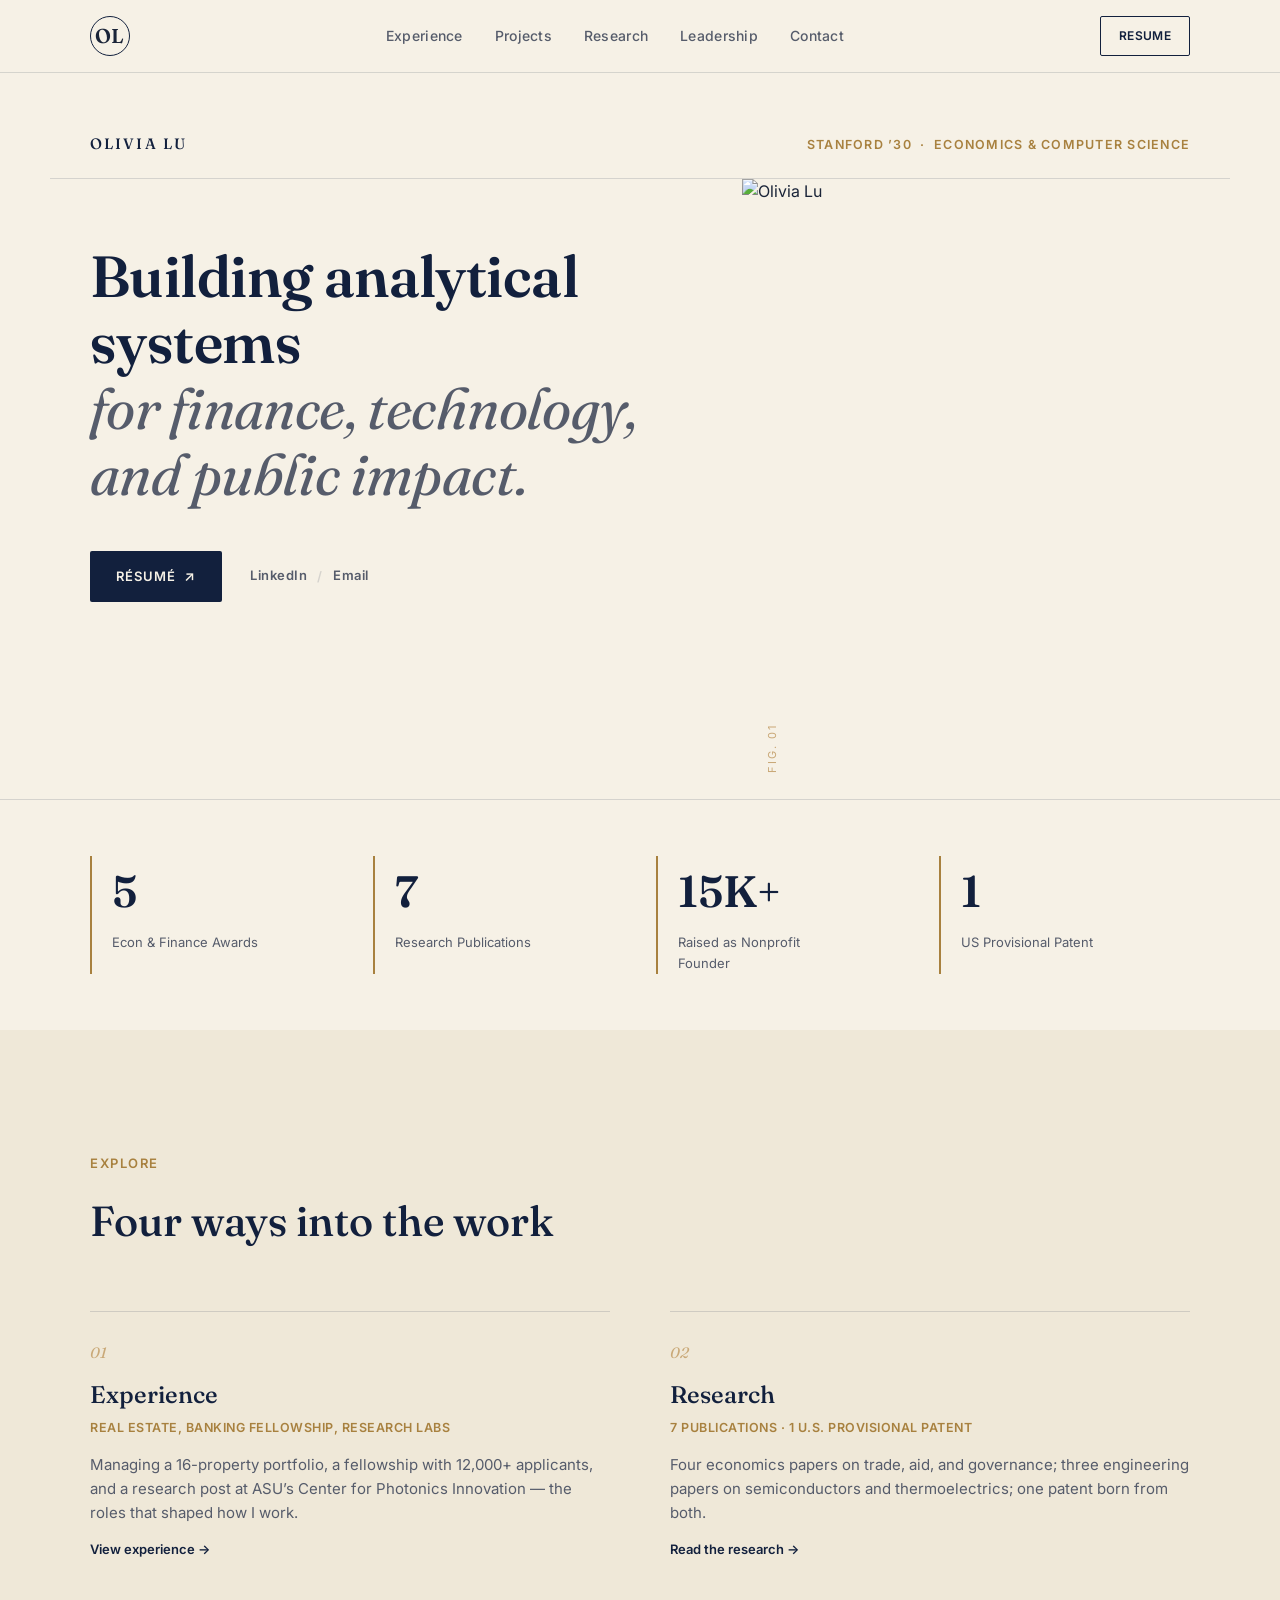
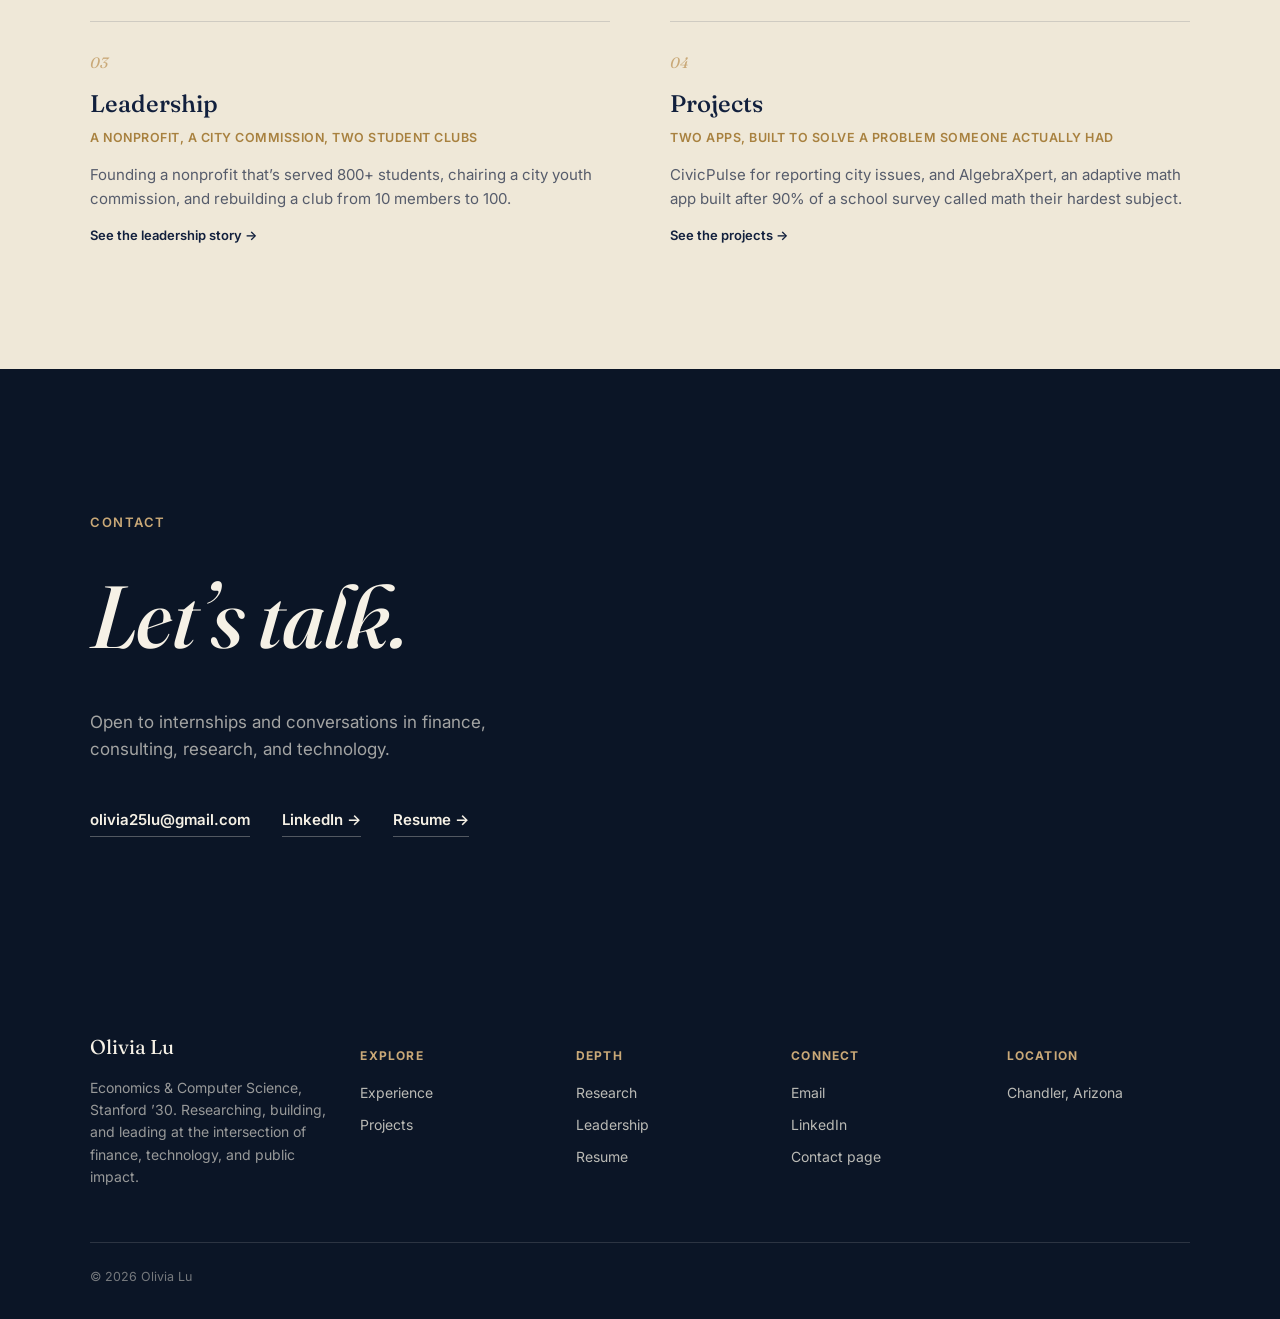
==== index.html @ 7c87f4af "Add files via upload" ====
<!DOCTYPE html>
<html lang="en">
<head>
<meta charset="UTF-8">
<meta name="viewport" content="width=device-width, initial-scale=1.0">
<title>Olivia Lu — Economics &amp; Computer Science</title>
<meta name="description" content="Olivia Lu — Researcher, builder, and civic leader working at the intersection of economics, finance, and technology.">
<link rel="preconnect" href="https://fonts.googleapis.com">
<link rel="preconnect" href="https://fonts.gstatic.com" crossorigin>
<link href="https://fonts.googleapis.com/css2?family=Fraunces:ital,opsz,wght@0,9..144,300;0,9..144,500;0,9..144,600;1,9..144,400;1,9..144,500&family=Inter:wght@300;400;500;600;700&display=swap" rel="stylesheet">
<link rel="stylesheet" href="styles.css">
</head>
<body>

<header class="site-header">
  <div class="wrap header-inner">
    <a href="index.html" class="brand">OL</a>
    <nav class="nav" id="nav">
      <a href="experience.html">Experience</a>
      <a href="projects.html">Projects</a>
      <a href="research.html">Research</a>
      <a href="leadership.html">Leadership</a>
      <a href="contact.html">Contact</a>
    </nav>
    <a class="btn btn-small btn-outline resume-link" href="resume.html">Resume</a>
    <button class="nav-toggle" id="navToggle" aria-label="Toggle navigation">
      <span></span><span></span><span></span>
    </button>
  </div>
</header>

<main>

  <!-- HERO -->
  <section id="home" class="hero">
    <div class="hero-masthead wrap reveal">
      <span class="hero-masthead-name">Olivia Lu</span>
      <span class="hero-masthead-cred">Stanford &rsquo;30 &nbsp;&middot;&nbsp; Economics &amp; Computer Science</span>
    </div>

    <div class="hero-stage">
      <div class="wrap hero-stage-inner">
        <div class="hero-statement">
          <p class="hero-thesis reveal">
            <span class="thesis-line-1">Building analytical systems</span><br>
            <span class="thesis-line-2">for finance, technology, and public impact.</span>
          </p>
          <div class="hero-cta reveal">
            <a class="hero-cta-primary" href="resume.html">R&eacute;sum&eacute; <span class="cta-arrow">&#8599;</span></a>
            <div class="hero-cta-secondary">
              <a href="https://www.linkedin.com/in/olivialu3/" target="_blank" rel="noopener">LinkedIn</a>
              <span class="cta-divider">/</span>
              <a href="mailto:olivia25lu@gmail.com">Email</a>
            </div>
          </div>
        </div>
      </div>
      <div class="hero-portrait reveal">
        <img src="assets/olivia-headshot.jpg" alt="Olivia Lu">
        <span class="hero-portrait-caption">Fig. 01</span>
      </div>
    </div>
    <div class="hero-stage-rule"></div>
  </section>

  <!-- STATS -->
  <section class="stats">
    <div class="wrap stats-grid">
      <div class="stat reveal"><span class="stat-num" data-count="5">0</span><span class="stat-label">Econ &amp; Finance Awards</span></div>
      <div class="stat reveal"><span class="stat-num" data-count="7">0</span><span class="stat-label">Research Publications</span></div>
      <div class="stat prefix-dollar reveal"><span class="stat-num" data-count="15">0</span><span class="stat-suffix">K+</span><span class="stat-label">Raised as Nonprofit Founder</span></div>
      <div class="stat reveal"><span class="stat-num" data-count="1">0</span><span class="stat-label">US Provisional Patent</span></div>
    </div>
  </section>

  <!-- EXPLORE GRID -->
  <section class="projects" style="background:var(--cream-2);">
    <div class="wrap">
      <p class="section-eyebrow reveal">Explore</p>
      <h2 class="section-title reveal">Four ways into the work</h2>
      <div class="project-grid">

        <article class="project reveal">
          <span class="project-num">01</span>
          <h3><a href="experience.html">Experience</a></h3>
          <p class="project-tag">Real estate, banking fellowship, research labs</p>
          <p>Managing a 16-property portfolio, a fellowship with 12,000+ applicants, and a research post at ASU&rsquo;s Center for Photonics Innovation &mdash; the roles that shaped how I work.</p>
          <p class="project-meta"><a href="experience.html">View experience &rarr;</a></p>
        </article>

        <article class="project reveal">
          <span class="project-num">02</span>
          <h3><a href="research.html">Research</a></h3>
          <p class="project-tag">7 publications &middot; 1 U.S. provisional patent</p>
          <p>Four economics papers on trade, aid, and governance; three engineering papers on semiconductors and thermoelectrics; one patent born from both.</p>
          <p class="project-meta"><a href="research.html">Read the research &rarr;</a></p>
        </article>

        <article class="project reveal">
          <span class="project-num">03</span>
          <h3><a href="leadership.html">Leadership</a></h3>
          <p class="project-tag">A nonprofit, a city commission, two student clubs</p>
          <p>Founding a nonprofit that&rsquo;s served 800+ students, chairing a city youth commission, and rebuilding a club from 10 members to 100.</p>
          <p class="project-meta"><a href="leadership.html">See the leadership story &rarr;</a></p>
        </article>

        <article class="project reveal">
          <span class="project-num">04</span>
          <h3><a href="projects.html">Projects</a></h3>
          <p class="project-tag">Two apps, built to solve a problem someone actually had</p>
          <p>CivicPulse for reporting city issues, and AlgebraXpert, an adaptive math app built after 90% of a school survey called math their hardest subject.</p>
          <p class="project-meta"><a href="projects.html">See the projects &rarr;</a></p>
        </article>

      </div>
    </div>
  </section>

  <!-- CONTACT -->
  <section id="contact" class="contact">
    <div class="wrap contact-inner">
      <p class="section-eyebrow light reveal">Contact</p>
      <h2 class="contact-title reveal">Let&rsquo;s talk.</h2>
      <p class="contact-sub reveal">Open to internships and conversations in finance, consulting, research, and technology.</p>
      <div class="contact-links reveal">
        <a href="mailto:olivia25lu@gmail.com">olivia25lu@gmail.com</a>
        <a href="https://www.linkedin.com/in/olivialu3/" target="_blank" rel="noopener">LinkedIn &rarr;</a>
        <a href="resume.html">Resume &rarr;</a>
      </div>
    </div>
  </section>

</main>

<footer class="footer-sitemap">
  <div class="wrap">
    <div class="fs-grid">
      <div>
        <div class="fs-brand">Olivia Lu</div>
        <p class="fs-tag">Economics &amp; Computer Science, Stanford &rsquo;30. Researching, building, and leading at the intersection of finance, technology, and public impact.</p>
      </div>
      <div><h4>Explore</h4>
        <a href="experience.html">Experience</a>
        <a href="projects.html">Projects</a>
      </div>
      <div><h4>Depth</h4>
        <a href="research.html">Research</a>
        <a href="leadership.html">Leadership</a>
        <a href="resume.html">Resume</a>
      </div>
      <div><h4>Connect</h4>
        <a href="mailto:olivia25lu@gmail.com">Email</a>
        <a href="https://www.linkedin.com/in/olivialu3/" target="_blank" rel="noopener">LinkedIn</a>
        <a href="contact.html">Contact page</a>
      </div>
      <div><h4>Location</h4>
        <span style="display:block;font-size:14px;color:rgba(246,241,230,.75);">Chandler, Arizona</span>
      </div>
    </div>
    <div class="fs-bottom">
      <span>&copy; 2026 Olivia Lu</span>
      
    </div>
  </div>
</footer>

<script src="script.js"></script>
</body>
</html>
---- styles.css ----
:root {
  --cream: #f6f1e6;
  --cream-2: #efe8d8;
  --navy: #12203d;
  --navy-deep: #0b1526;
  --ink: #1a2438;
  --ink-soft: #565c6b;
  --brass: #a8813f;
  --brass-soft: #c9a877;
  --line: rgba(18, 32, 61, 0.14);
  --radius: 2px;
  --ff-display: "Fraunces", serif;
  --ff-body: "Inter", sans-serif;
}

* { box-sizing: border-box; }

html { scroll-behavior: smooth; }

body {
  margin: 0;
  background: var(--cream);
  color: var(--ink);
  font-family: var(--ff-body);
  font-size: 16px;
  line-height: 1.6;
  -webkit-font-smoothing: antialiased;
}

.wrap {
  max-width: 1180px;
  margin: 0 auto;
  padding: 0 40px;
}

a { color: inherit; text-decoration: none; }

h1, h2, h3 { font-family: var(--ff-display); margin: 0; }

ul { margin: 0; padding: 0; list-style: none; }

/* ---------- reveal on scroll ---------- */
.reveal {
  opacity: 0;
  transform: translateY(24px);
  transition: opacity 0.7s ease, transform 0.7s ease;
}
.reveal.in-view {
  opacity: 1;
  transform: translateY(0);
}

/* ---------- header ---------- */
.site-header {
  position: fixed;
  top: 0; left: 0; right: 0;
  z-index: 100;
  background: rgba(246, 241, 230, 0.86);
  backdrop-filter: blur(10px);
  border-bottom: 1px solid var(--line);
}
.header-inner {
  display: flex;
  align-items: center;
  justify-content: space-between;
  height: 72px;
}
.brand {
  font-family: var(--ff-display);
  font-weight: 600;
  font-size: 20px;
  letter-spacing: 0.04em;
  border: 1px solid var(--navy);
  border-radius: 50%;
  width: 40px; height: 40px;
  display: flex; align-items: center; justify-content: center;
}
.nav { display: flex; gap: 32px; }
.nav a {
  font-size: 14px;
  font-weight: 500;
  letter-spacing: 0.02em;
  color: var(--ink-soft);
  transition: color 0.2s ease;
}
.nav a:hover { color: var(--navy); }

.nav-toggle {
  display: none;
  flex-direction: column;
  justify-content: center;
  gap: 5px;
  width: 32px; height: 32px;
  background: none;
  border: none;
  cursor: pointer;
  padding: 0;
}
.nav-toggle span {
  display: block;
  height: 2px;
  width: 100%;
  background: var(--navy);
}

/* ---------- buttons ---------- */
.btn {
  display: inline-flex;
  align-items: center;
  justify-content: center;
  padding: 13px 26px;
  font-size: 13.5px;
  font-weight: 600;
  letter-spacing: 0.03em;
  text-transform: uppercase;
  border-radius: var(--radius);
  border: 1px solid transparent;
  transition: all 0.25s ease;
  white-space: nowrap;
}
.btn-primary {
  background: var(--navy);
  color: var(--cream);
}
.btn-primary:hover { background: var(--navy-deep); }
.btn-outline {
  border-color: var(--navy);
  color: var(--navy);
}
.btn-outline:hover { background: var(--navy); color: var(--cream); }
.btn-small { padding: 9px 18px; font-size: 12px; }

/* ---------- hero ---------- */
.hero {
  position: relative;
}

/* masthead / letterhead bar */
.hero-masthead {
  display: flex;
  justify-content: space-between;
  align-items: baseline;
  flex-wrap: wrap;
  gap: 10px 24px;
  padding-top: 132px;
  padding-bottom: 22px;
  border-bottom: 1px solid var(--line);
}
.hero-masthead-name {
  font-family: var(--ff-display);
  font-weight: 500;
  font-size: 15px;
  letter-spacing: 0.14em;
  text-transform: uppercase;
  color: var(--navy);
}
.hero-masthead-cred {
  font-size: 12.5px;
  font-weight: 600;
  letter-spacing: 0.1em;
  text-transform: uppercase;
  color: var(--brass);
}

/* stage: asymmetric thesis + full-bleed portrait */
.hero-stage {
  position: relative;
  min-height: 620px;
  overflow: hidden;
}
.hero-stage-inner {
  position: relative;
  z-index: 1;
  height: 100%;
  display: flex;
  align-items: center;
}
.hero-statement {
  max-width: 600px;
  display: flex;
  flex-direction: column;
  padding: 64px 40px 64px 0;
}
.hero-thesis {
  font-family: var(--ff-display);
  font-size: clamp(34px, 4.6vw, 58px);
  line-height: 1.14;
  letter-spacing: -0.01em;
  max-width: 620px;
  margin: 0 0 44px;
}
.thesis-line-1 { color: var(--navy); font-weight: 600; }
.thesis-line-2 { color: var(--ink-soft); font-weight: 400; font-style: italic; }

.hero-cta {
  display: flex;
  align-items: center;
  flex-wrap: wrap;
  gap: 28px;
}
.hero-cta-primary {
  display: inline-flex;
  align-items: center;
  gap: 8px;
  background: var(--navy);
  color: var(--cream);
  padding: 14px 26px;
  font-size: 13px;
  font-weight: 600;
  letter-spacing: 0.08em;
  text-transform: uppercase;
  border-radius: var(--radius);
  transition: background 0.25s ease, transform 0.25s ease;
}
.hero-cta-primary:hover { background: var(--navy-deep); transform: translateY(-1px); }
.cta-arrow { font-size: 14px; }
.hero-cta-secondary {
  display: flex;
  align-items: center;
  gap: 10px;
  font-size: 13px;
  font-weight: 600;
  letter-spacing: 0.04em;
  color: var(--ink-soft);
}
.hero-cta-secondary a {
  border-bottom: 1px solid transparent;
  padding-bottom: 2px;
  transition: border-color 0.2s ease, color 0.2s ease;
}
.hero-cta-secondary a:hover { border-color: var(--brass); color: var(--navy); }
.cta-divider { color: var(--line); }

.hero-portrait {
  position: absolute;
  top: 0;
  right: 0;
  bottom: 0;
  width: 42%;
  min-width: 340px;
  max-width: 640px;
  z-index: 0;
  overflow: hidden;
}
.hero-portrait img {
  width: 100%;
  height: 100%;
  object-fit: cover;
  object-position: top center;
  display: block;
}
.hero-portrait-caption {
  position: absolute;
  left: 22px;
  bottom: 26px;
  writing-mode: vertical-rl;
  transform: rotate(180deg);
  font-size: 11px;
  letter-spacing: 0.18em;
  text-transform: uppercase;
  color: var(--brass-soft);
  z-index: 2;
}

.hero-stage-rule {
  height: 1px;
  background: var(--line);
  width: 100%;
}

/* ---------- stats ---------- */
.stats { padding: 56px 0; }
.stats-grid {
  display: grid;
  grid-template-columns: repeat(4, 1fr);
  gap: 32px;
}
.stat {
  text-align: left;
  border-left: 2px solid var(--brass);
  padding-left: 20px;
}
.stat-num, .stat-suffix {
  font-family: var(--ff-display);
  font-size: 44px;
  font-weight: 600;
  color: var(--navy);
}
.stat-label {
  display: block;
  margin-top: 6px;
  font-size: 13px;
  color: var(--ink-soft);
  max-width: 20ch;
}

/* ---------- about ---------- */
.about { padding: 110px 0; }
.about-grid {
  display: grid;
  grid-template-columns: 280px 1fr;
  gap: 80px;
  align-items: start;
}
.mark-circle {
  width: 220px; height: 220px;
  border-radius: 50%;
  background: var(--navy);
  color: var(--cream);
  display: flex; align-items: center; justify-content: center;
  font-family: var(--ff-display);
  font-size: 56px;
  font-weight: 500;
  position: relative;
}
.mark-circle::after {
  content: "";
  position: absolute;
  inset: -14px;
  border: 1px solid var(--brass-soft);
  border-radius: 50%;
}
.mark-caption {
  margin-top: 24px;
  font-size: 13px;
  letter-spacing: 0.05em;
  text-transform: uppercase;
  color: var(--ink-soft);
}
.section-eyebrow {
  font-size: 13px;
  font-weight: 600;
  letter-spacing: 0.12em;
  text-transform: uppercase;
  color: var(--brass);
  margin-bottom: 14px;
}
.section-eyebrow.light { color: var(--brass-soft); }
.about-copy h2 {
  font-size: clamp(30px, 3.4vw, 42px);
  font-weight: 500;
  color: var(--navy);
  line-height: 1.18;
  margin-bottom: 26px;
}
.about-copy p {
  color: var(--ink-soft);
  max-width: 640px;
  margin-bottom: 18px;
  font-size: 16px;
}

/* ---------- section titles ---------- */
.section-title {
  font-size: clamp(30px, 3.4vw, 42px);
  font-weight: 500;
  color: var(--navy);
  margin-bottom: 56px;
  max-width: 640px;
}

/* ---------- experience ---------- */
.experience { padding: 110px 0; background: var(--cream-2); }
.card-grid {
  display: grid;
  grid-template-columns: repeat(2, 1fr);
  gap: 1px;
  background: var(--line);
  border: 1px solid var(--line);
}
.card {
  background: var(--cream-2);
  padding: 40px;
  transition: background 0.25s ease;
}
.card:hover { background: var(--cream); }
.card-full { grid-column: 1 / -1; }
.card-head {
  display: flex;
  justify-content: space-between;
  align-items: baseline;
  gap: 12px;
  margin-bottom: 6px;
}
.card-head h3 {
  font-size: 20px;
  font-weight: 500;
  color: var(--navy);
}
.card-date {
  font-size: 12px;
  font-weight: 600;
  letter-spacing: 0.04em;
  color: var(--brass);
  white-space: nowrap;
}
.card-org {
  font-size: 14px;
  font-weight: 600;
  color: var(--ink-soft);
  margin: 0 0 18px;
}
.card ul li {
  position: relative;
  padding-left: 18px;
  margin-bottom: 10px;
  font-size: 14.5px;
  color: var(--ink-soft);
}
.card ul li::before {
  content: "";
  position: absolute;
  left: 0; top: 9px;
  width: 6px; height: 1px;
  background: var(--brass);
}

/* ---------- projects ---------- */
.projects { padding: 110px 0; }
.project-grid {
  display: grid;
  grid-template-columns: repeat(2, 1fr);
  gap: 48px 60px;
}
.project { border-top: 1px solid var(--line); padding-top: 28px; }
.project-num {
  font-family: var(--ff-display);
  font-style: italic;
  color: var(--brass-soft);
  font-size: 15px;
}
.project h3 {
  font-size: 24px;
  font-weight: 500;
  color: var(--navy);
  margin: 10px 0 4px;
}
.project-tag {
  font-size: 12.5px;
  font-weight: 600;
  letter-spacing: 0.04em;
  text-transform: uppercase;
  color: var(--brass);
  margin: 0 0 14px;
}
.project p:not(.project-tag):not(.project-meta) {
  color: var(--ink-soft);
  font-size: 15px;
  margin-bottom: 14px;
}
.project-meta {
  font-size: 13px;
  color: var(--ink-soft);
}
.project-meta a { color: var(--navy); font-weight: 600; }
.project-meta a:hover { color: var(--brass); }

/* ---------- skills ---------- */
.skills { padding: 110px 0; background: var(--cream-2); }
.skills-grid {
  display: grid;
  grid-template-columns: repeat(4, 1fr);
  gap: 40px;
}
.skill-group h3 {
  font-size: 15px;
  font-weight: 600;
  color: var(--navy);
  margin-bottom: 18px;
  padding-bottom: 12px;
  border-bottom: 1px solid var(--line);
}
.pills { display: flex; flex-direction: column; gap: 10px; }
.pill {
  font-size: 14px;
  color: var(--ink-soft);
}

/* ---------- contact ---------- */
.contact {
  background: var(--navy-deep);
  color: var(--cream);
  padding: 130px 0;
}
.contact-title {
  font-size: clamp(48px, 7vw, 88px);
  font-weight: 500;
  font-style: italic;
  color: var(--cream);
  margin-bottom: 22px;
}
.contact-sub {
  max-width: 480px;
  color: rgba(246, 241, 230, 0.65);
  font-size: 17px;
  margin-bottom: 44px;
}
.contact-links {
  display: flex;
  flex-wrap: wrap;
  gap: 32px;
  font-size: 15px;
  font-weight: 600;
}
.contact-links a {
  border-bottom: 1px solid rgba(246, 241, 230, 0.3);
  padding-bottom: 4px;
  transition: border-color 0.2s ease, color 0.2s ease;
}
.contact-links a:hover { border-color: var(--brass-soft); color: var(--brass-soft); }

/* ---------- footer ---------- */
.site-footer { padding: 28px 0; }
.footer-inner {
  display: flex;
  justify-content: space-between;
  font-size: 12.5px;
  color: var(--ink-soft);
}

/* ---------- responsive ---------- */
@media (max-width: 900px) {
  .about-grid { grid-template-columns: 1fr; gap: 40px; }
  .mark-circle { width: 160px; height: 160px; font-size: 42px; }
  .card-grid, .project-grid, .skills-grid { grid-template-columns: 1fr; }
  .stats-grid { grid-template-columns: repeat(2, 1fr); }
  .hero-stage { min-height: 0; overflow: visible; }
  .hero-stage-inner { display: block; height: auto; }
  .hero-statement { max-width: none; padding: 48px 0; }
  .hero-portrait { position: relative; top: auto; right: auto; bottom: auto; width: 100%; max-width: none; min-width: 0; min-height: 380px; }
}

@media (max-width: 720px) {
  .wrap { padding: 0 24px; }
  .nav {
    position: fixed;
    top: 72px; left: 0; right: 0;
    background: var(--cream);
    flex-direction: column;
    gap: 0;
    border-bottom: 1px solid var(--line);
    max-height: 0;
    overflow: hidden;
    transition: max-height 0.3s ease;
  }
  .nav.open { max-height: 320px; }
  .nav a { padding: 16px 24px; border-bottom: 1px solid var(--line); }
  .nav-toggle { display: flex; }
  .resume-link { display: none; }
  .hero-masthead { padding-top: 100px; }
  .hero-statement { padding-left: 24px; padding-right: 24px; padding-top: 48px; }
  .hero-portrait { min-height: 320px; }
  .hero-cta { gap: 16px; }
  .btn { padding: 12px 18px; font-size: 12.5px; }
}

/* ========================================================================
   MULTI-PAGE EXTENSIONS
   ======================================================================== */

/* ---------- active nav state ---------- */
.nav a.active { color: var(--navy); }
.nav a.active::after {
  content: "";
  display: block;
  height: 1px;
  background: var(--brass);
  margin-top: 4px;
}

/* ---------- interior page hero (masthead + title, no portrait) ---------- */
.page-hero { padding-bottom: 64px; }
.page-hero-inner {
  padding-top: 132px;
  padding-bottom: 40px;
}
.page-eyebrow-row {
  display: flex;
  align-items: baseline;
  justify-content: space-between;
  flex-wrap: wrap;
  gap: 10px 24px;
  padding-bottom: 22px;
  border-bottom: 1px solid var(--line);
  margin-bottom: 48px;
}
.page-kicker {
  font-family: var(--ff-display);
  font-weight: 500;
  font-size: 15px;
  letter-spacing: 0.14em;
  text-transform: uppercase;
  color: var(--navy);
}
.page-crumb {
  font-size: 12.5px;
  font-weight: 600;
  letter-spacing: 0.1em;
  text-transform: uppercase;
  color: var(--brass);
}
.page-crumb a { border-bottom: 1px solid transparent; }
.page-crumb a:hover { border-color: var(--brass); }
.page-title {
  font-family: var(--ff-display);
  font-size: clamp(38px, 5.5vw, 64px);
  font-weight: 600;
  color: var(--navy);
  line-height: 1.08;
  max-width: 780px;
  margin-bottom: 20px;
}
.page-title em { font-style: italic; font-weight: 400; color: var(--ink-soft); }
.page-intro {
  font-size: 17px;
  color: var(--ink-soft);
  max-width: 640px;
  margin-bottom: 8px;
}

@media (max-width: 720px) {
  .page-hero-inner { padding-top: 100px; }
}

/* ---------- generic content section rhythm ---------- */
.content-section { padding: 90px 0; }
.content-section.alt { background: var(--cream-2); }
.content-section .section-eyebrow { margin-bottom: 10px; }
.content-section .section-title { margin-bottom: 40px; }
.prose { max-width: 680px; }
.prose p { color: var(--ink-soft); font-size: 16px; margin-bottom: 20px; }
.prose p strong { color: var(--navy); font-weight: 600; }
.prose blockquote {
  margin: 32px 0;
  padding: 4px 0 4px 26px;
  border-left: 2px solid var(--brass);
  font-family: var(--ff-display);
  font-style: italic;
  font-size: 20px;
  color: var(--navy);
  max-width: 560px;
}

/* ---------- timeline (Research / journeys) ---------- */
.timeline { position: relative; padding-left: 32px; border-left: 1px solid var(--line); }
.t-entry { position: relative; padding-bottom: 64px; }
.t-entry:last-child { padding-bottom: 0; }
.t-entry::before {
  content: "";
  position: absolute;
  left: -37px; top: 5px;
  width: 10px; height: 10px;
  border-radius: 50%;
  background: var(--cream);
  border: 2px solid var(--brass);
}
.content-section.alt .t-entry::before { background: var(--cream-2); }
.t-year {
  font-size: 12.5px;
  font-weight: 700;
  letter-spacing: 0.08em;
  text-transform: uppercase;
  color: var(--brass);
  margin-bottom: 8px;
}
.t-entry h3 {
  font-size: 22px;
  font-weight: 500;
  color: var(--navy);
  margin-bottom: 4px;
  max-width: 62ch;
}
.t-venue {
  font-size: 13.5px;
  font-style: italic;
  color: var(--ink-soft);
  margin-bottom: 16px;
}
.t-body { color: var(--ink-soft); font-size: 15.5px; max-width: 66ch; margin-bottom: 14px; }
.t-tags { display: flex; flex-wrap: wrap; gap: 10px; margin-bottom: 14px; }
.t-tag {
  font-size: 11.5px;
  font-weight: 600;
  letter-spacing: 0.03em;
  color: var(--navy);
  border: 1px solid var(--line);
  padding: 5px 12px;
  border-radius: var(--radius);
  background: rgba(168, 129, 63, 0.06);
}
.t-tag.role { color: var(--brass); border-color: rgba(168,129,63,.35); }
.t-obtained {
  margin-top: 6px;
  padding: 14px 18px;
  background: rgba(18, 32, 61, 0.04);
  border-left: 2px solid var(--navy);
  font-size: 13.5px;
  color: var(--ink-soft);
  max-width: 66ch;
}
.t-obtained b { color: var(--navy); }
.t-links { margin-top: 12px; display: flex; gap: 18px; }
.t-links a { font-size: 13px; font-weight: 600; color: var(--navy); border-bottom: 1px solid var(--line); }
.t-links a:hover { color: var(--brass); border-color: var(--brass); }

/* ---------- research filter/summary strip ---------- */
.research-summary-grid {
  display: grid;
  grid-template-columns: repeat(4, 1fr);
  gap: 1px;
  background: var(--line);
  border: 1px solid var(--line);
  margin-bottom: 72px;
}
.rs-cell { background: var(--cream); padding: 26px 24px; }
.rs-num { font-family: var(--ff-display); font-size: 34px; font-weight: 600; color: var(--navy); display: block; }
.rs-label { font-size: 12.5px; color: var(--ink-soft); margin-top: 4px; display: block; }

/* ---------- leadership story blocks ---------- */
.story {
  display: grid;
  grid-template-columns: 220px 1fr;
  gap: 48px;
  padding: 56px 0;
  border-top: 1px solid var(--line);
}
.story:first-child { border-top: none; padding-top: 0; }
.story-role {
  font-family: var(--ff-display);
  font-size: 15px;
  font-weight: 500;
  color: var(--navy);
  line-height: 1.35;
}
.story-org { font-size: 13px; color: var(--brass); font-weight: 600; margin-top: 8px; }
.story-date { font-size: 12.5px; color: var(--ink-soft); margin-top: 10px; }
.story-body h3 { font-size: 24px; font-weight: 500; color: var(--navy); margin-bottom: 14px; max-width: 50ch; }
.story-body p { color: var(--ink-soft); font-size: 15.5px; margin-bottom: 14px; max-width: 66ch; }
.story-stats { display: flex; flex-wrap: wrap; gap: 28px; margin-top: 20px; }
.story-stat { border-left: 2px solid var(--brass); padding-left: 14px; }
.story-stat .n { font-family: var(--ff-display); font-size: 26px; font-weight: 600; color: var(--navy); display: block; }
.story-stat .l { font-size: 12px; color: var(--ink-soft); }

@media (max-width: 760px) {
  .story { grid-template-columns: 1fr; gap: 16px; }
  .research-summary-grid { grid-template-columns: 1fr 1fr; }
}

/* ---------- resume page ---------- */
.resume-shell {
  display: grid;
  grid-template-columns: 1fr 320px;
  gap: 60px;
  align-items: start;
}
.resume-frame-wrap {
  border: 1px solid var(--line);
  background: var(--cream-2);
  padding: 18px;
}
.resume-frame-wrap iframe {
  width: 100%;
  height: 900px;
  border: none;
  background: #fff;
}
.resume-side .side-card {
  border: 1px solid var(--line);
  padding: 26px;
  margin-bottom: 24px;
}
.resume-side .side-card h3 { font-size: 16px; color: var(--navy); font-weight: 600; margin-bottom: 14px; }
.resume-side .side-card ul { display: flex; flex-direction: column; gap: 10px; }
.resume-side .side-card li { font-size: 14px; color: var(--ink-soft); }
.resume-side .side-card li b { color: var(--navy); }
@media (max-width: 900px) {
  .resume-shell { grid-template-columns: 1fr; }
  .resume-frame-wrap iframe { height: 620px; }
}

/* ---------- about page specifics ---------- */
.about-photo-block { position: relative; }
.about-photo-block img {
  width: 100%;
  aspect-ratio: 3/4;
  object-fit: cover;
  filter: grayscale(6%);
}
.about-photo-caption {
  margin-top: 14px;
  font-size: 12.5px;
  letter-spacing: 0.05em;
  text-transform: uppercase;
  color: var(--ink-soft);
}
.value-grid { display: grid; grid-template-columns: repeat(3,1fr); gap: 1px; background: var(--line); border: 1px solid var(--line); margin-top: 20px; }
.value-cell { background: var(--cream); padding: 28px 26px; }
.value-cell .v-eyebrow { font-size: 11.5px; letter-spacing: .08em; text-transform: uppercase; color: var(--brass); margin-bottom: 10px; }
.value-cell p { font-size: 14.5px; color: var(--ink-soft); }
@media (max-width: 760px){ .value-grid{ grid-template-columns: 1fr; } }

/* ---------- footer nav (site map) ---------- */
.footer-sitemap {
  background: var(--navy-deep);
  color: rgba(246,241,230,.7);
  padding: 64px 0 32px;
}
.footer-sitemap .fs-grid {
  display: grid;
  grid-template-columns: 1.3fr repeat(4, 1fr);
  gap: 32px;
  padding-bottom: 40px;
  border-bottom: 1px solid rgba(246,241,230,.14);
  margin-bottom: 24px;
}
.footer-sitemap h4 {
  font-size: 12px; letter-spacing: .1em; text-transform: uppercase; color: var(--brass-soft); margin-bottom: 16px;
}
.footer-sitemap a { display: block; font-size: 14px; color: rgba(246,241,230,.75); margin-bottom: 10px; }
.footer-sitemap a:hover { color: var(--cream); }
.footer-sitemap .fs-brand { font-family: var(--ff-display); font-size: 20px; color: var(--cream); margin-bottom: 12px; }
.footer-sitemap .fs-tag { font-size: 14px; max-width: 32ch; color: rgba(246,241,230,.6); }
@media (max-width: 760px){ .footer-sitemap .fs-grid{ grid-template-columns: 1fr 1fr; } }

/* ---------- next-page link (bottom of interior pages) ---------- */
.next-page {
  display: flex; align-items: center; justify-content: space-between;
  padding: 44px 0; border-top: 1px solid var(--line); margin-top: 20px;
}
.next-page .np-label { font-size: 12px; letter-spacing: .1em; text-transform: uppercase; color: var(--ink-soft); }
.next-page a { font-family: var(--ff-display); font-size: 22px; color: var(--navy); font-weight: 500; }
.next-page a:hover { color: var(--brass); }

.fs-bottom {
  display: flex; justify-content: space-between; flex-wrap: wrap; gap: 10px;
  font-size: 12.5px; color: rgba(246,241,230,.45);
}
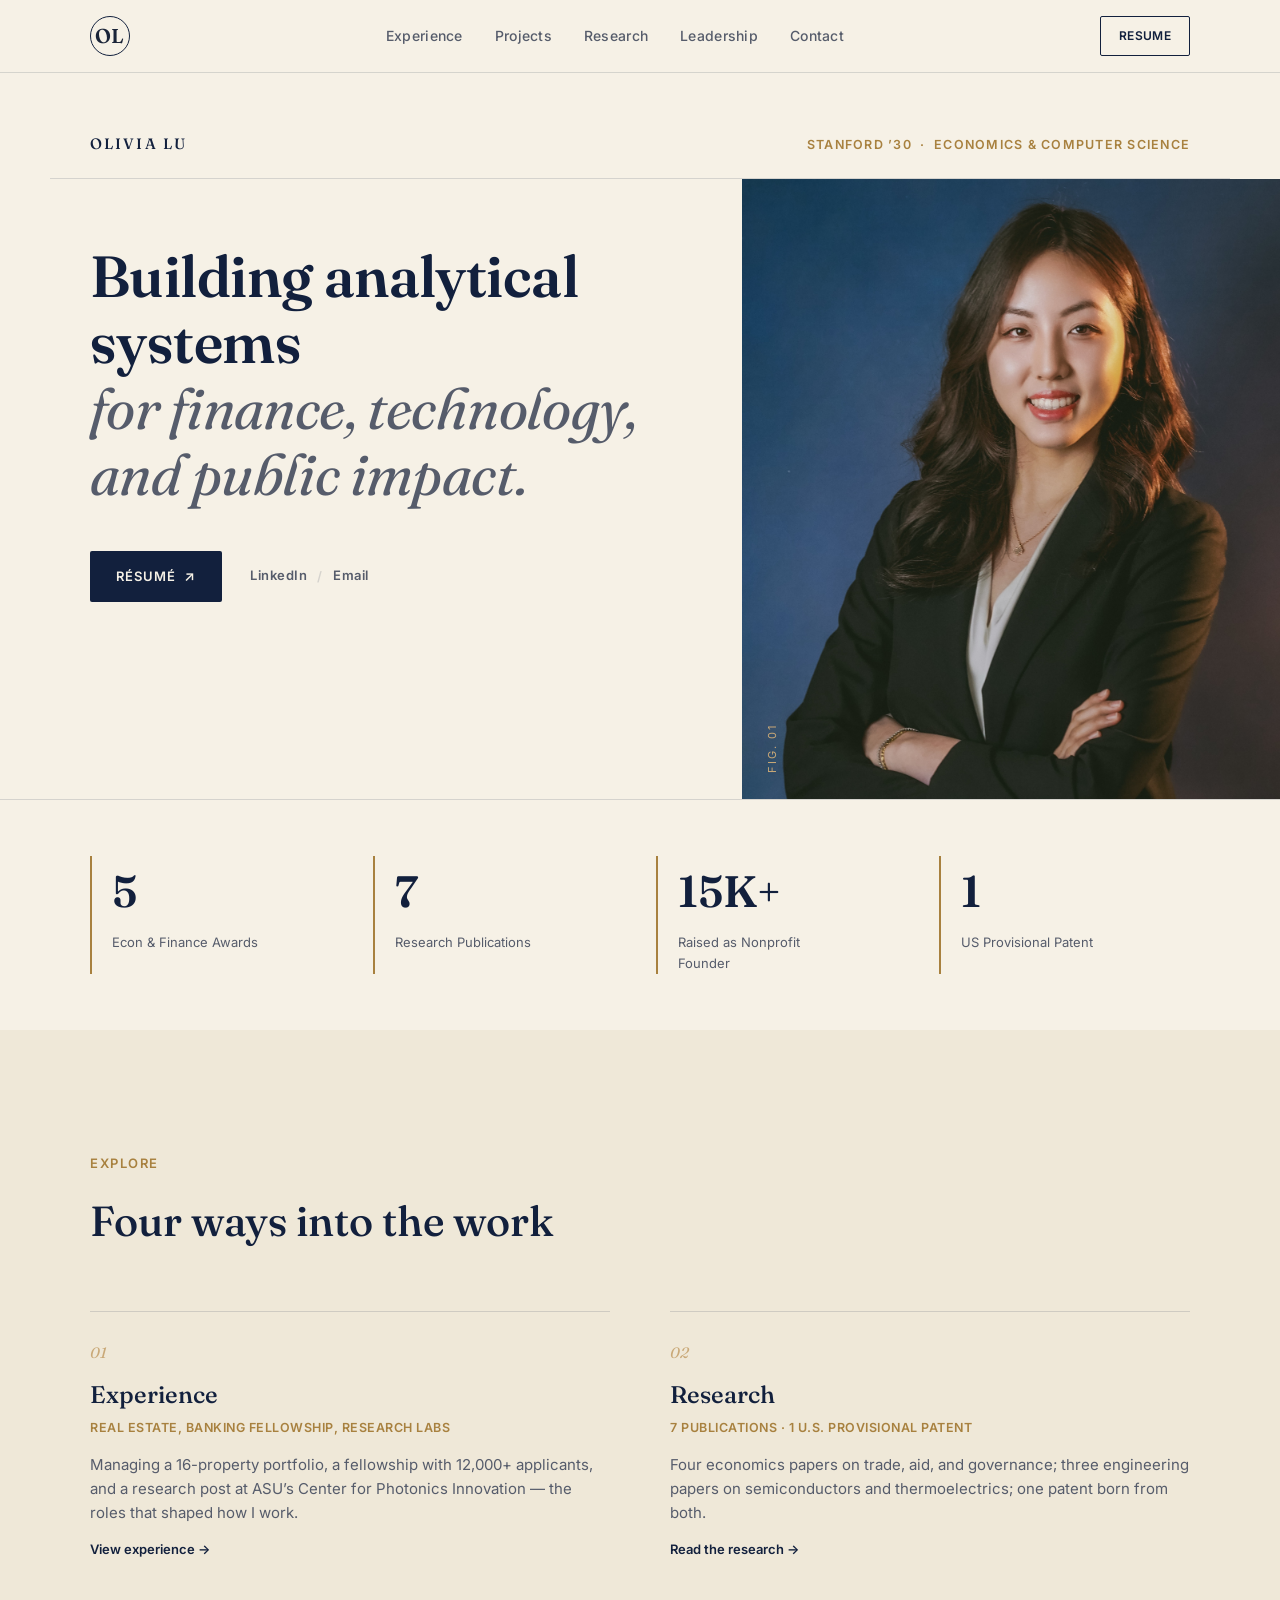
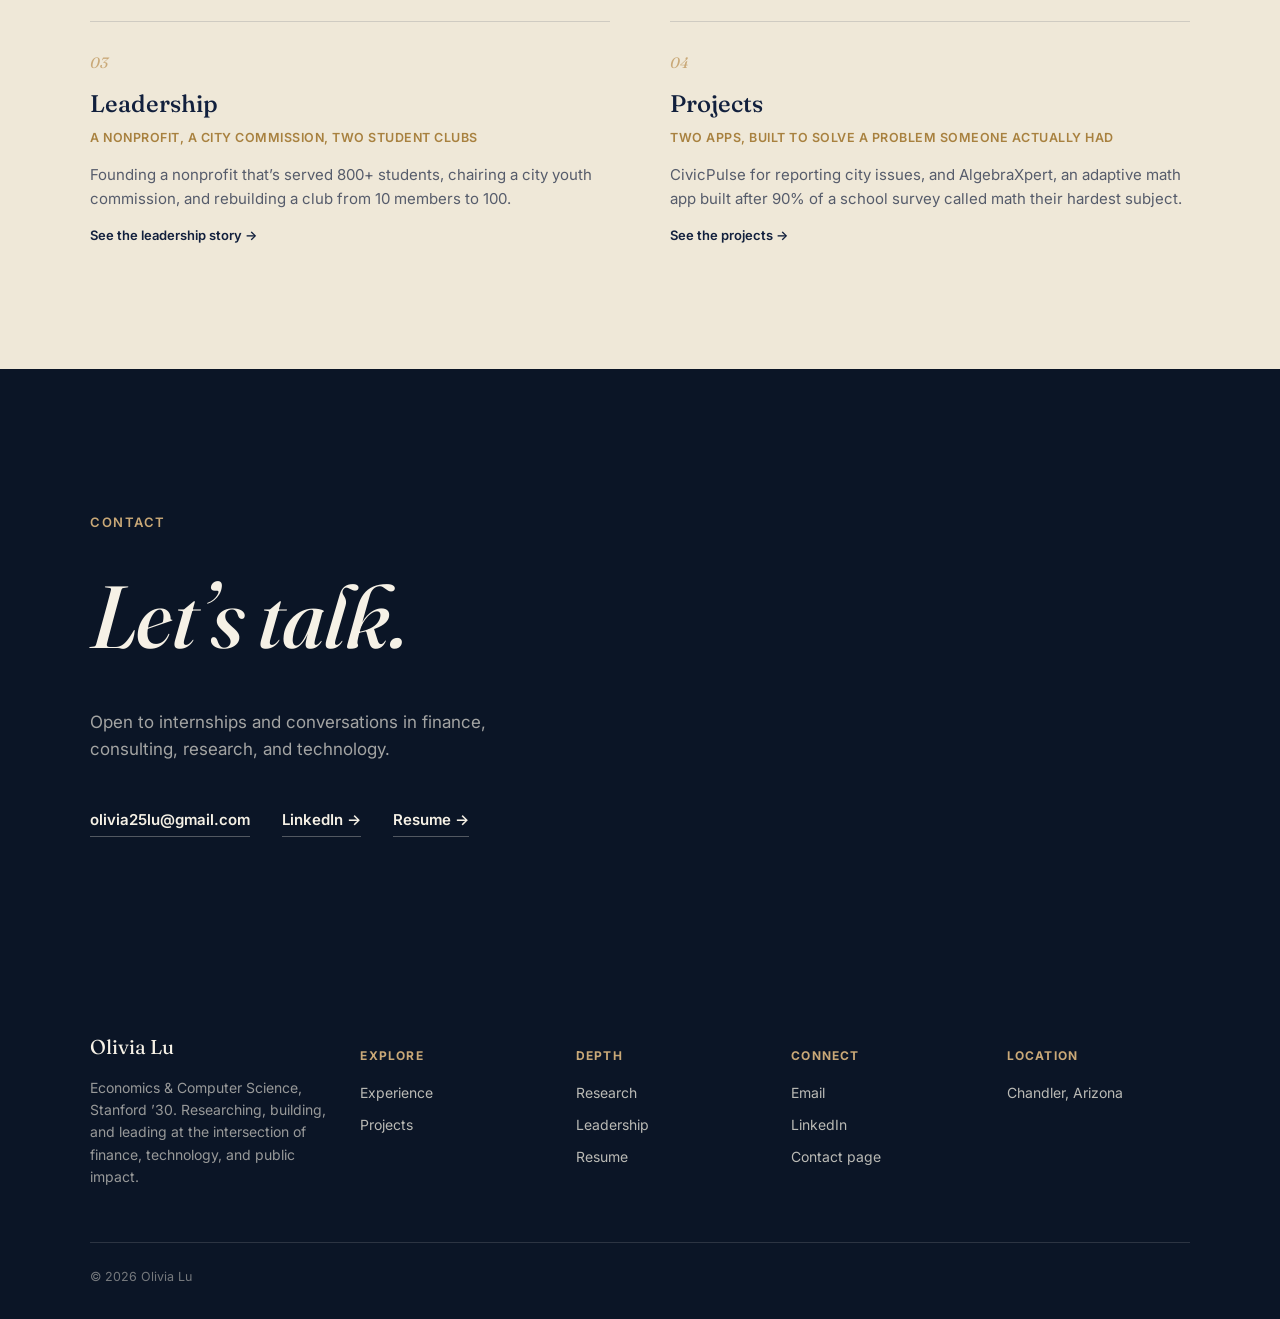
==== commit d0b45d9f: "Update index.html" ====
--- a/index.html
+++ b/index.html
@@ -56,7 +56,7 @@
         </div>
       </div>
       <div class="hero-portrait reveal">
-        <img src="assets/olivia-headshot.jpg" alt="Olivia Lu">
+        <img src="olivia-headshot.jpg" alt="Olivia Lu">
         <span class="hero-portrait-caption">Fig. 01</span>
       </div>
     </div>
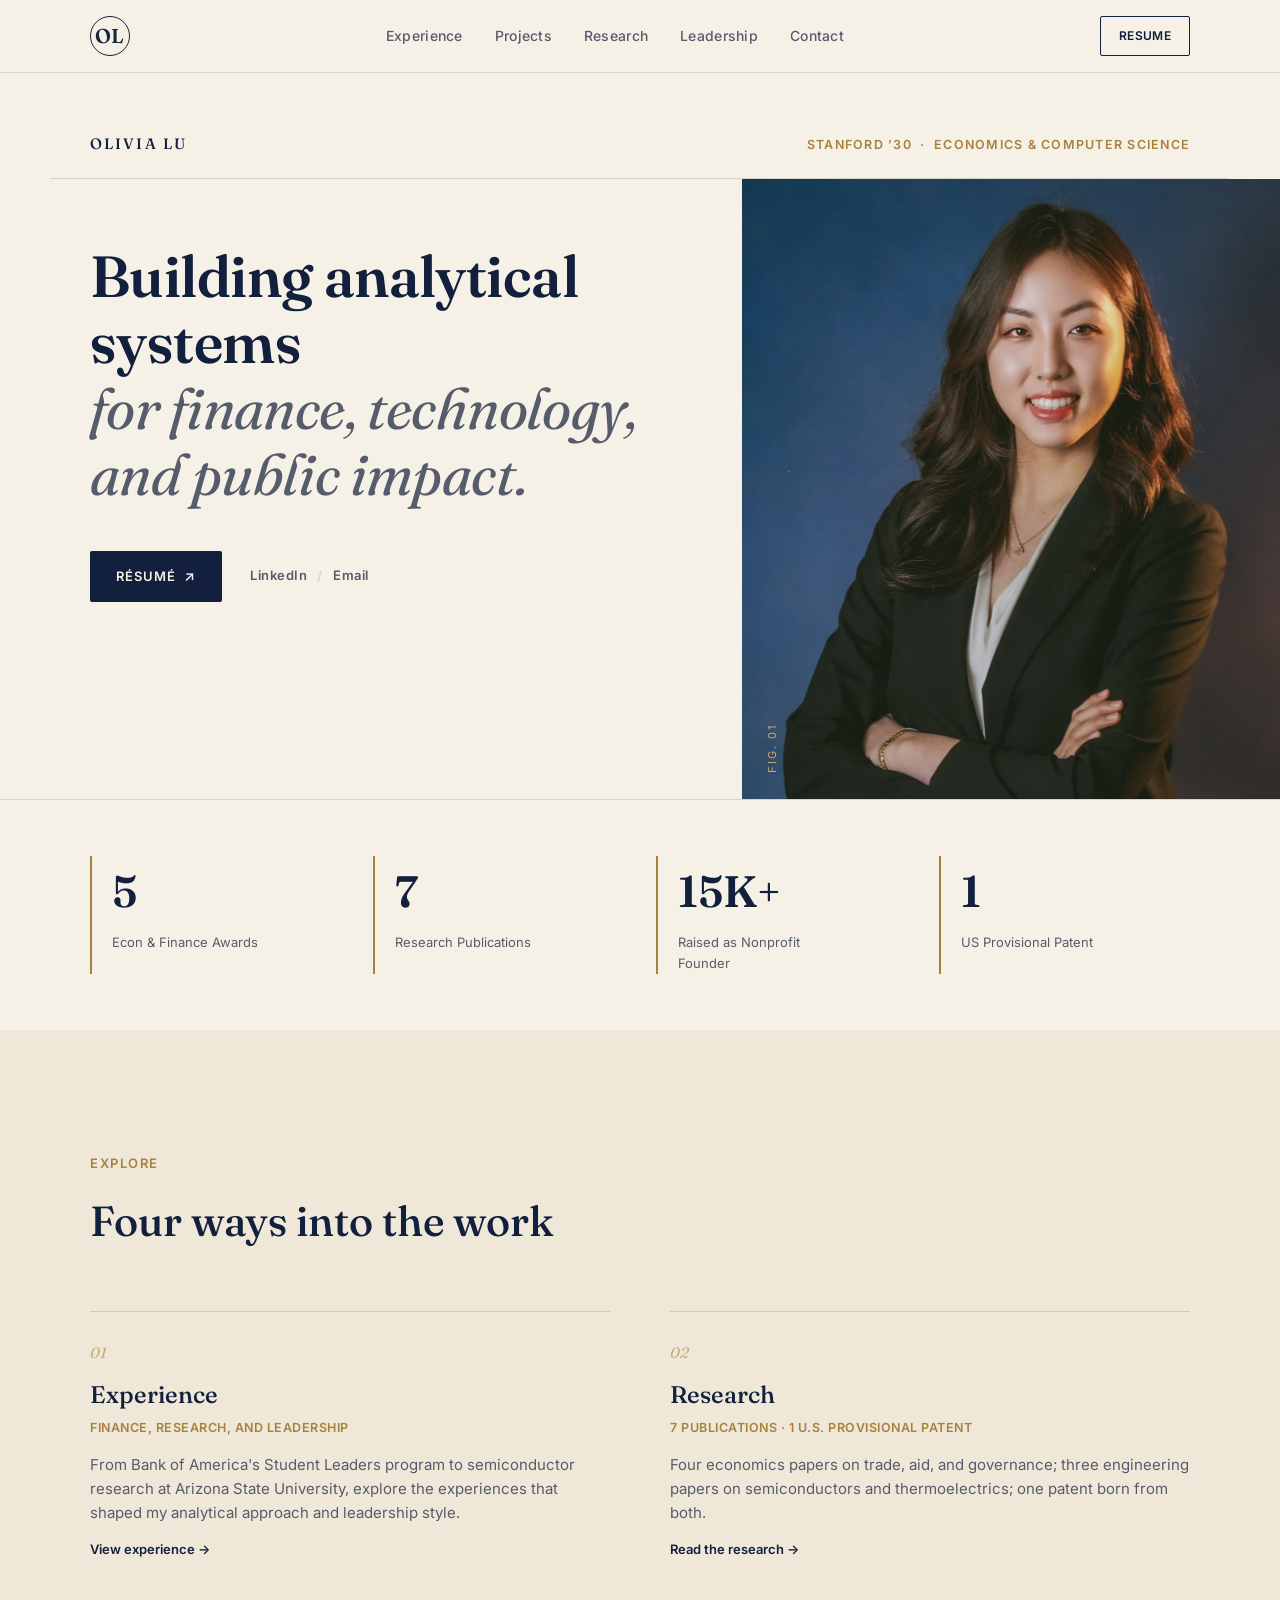
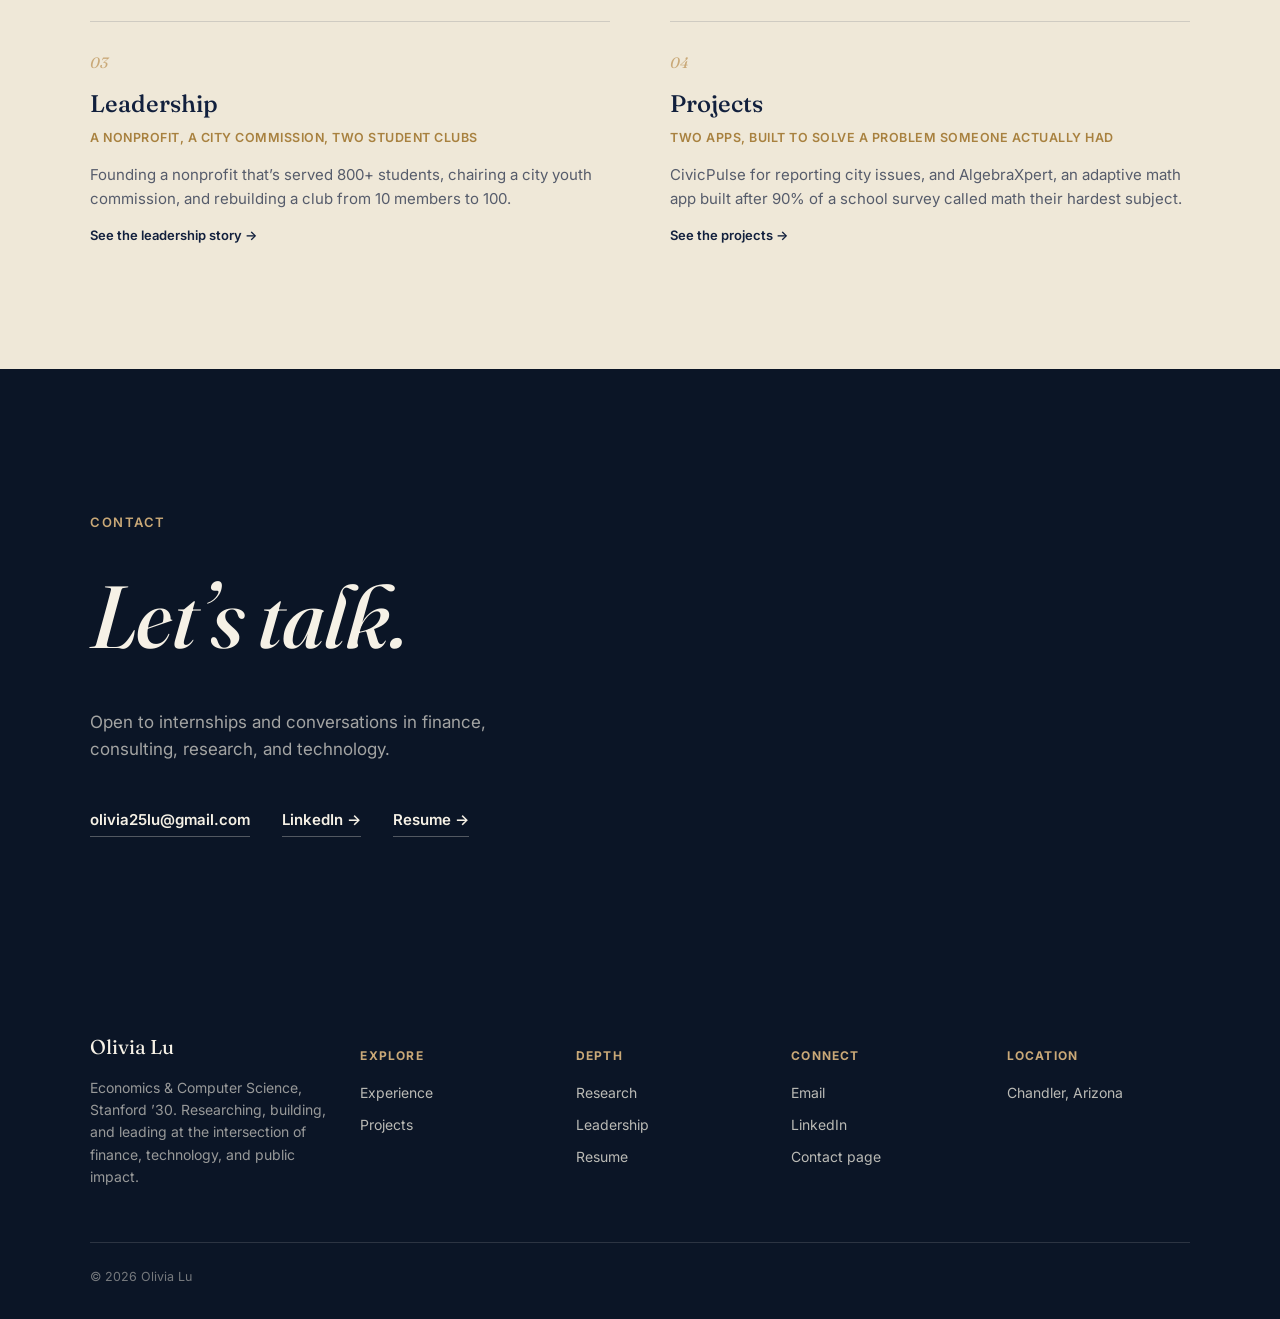
==== commit 1cfe37ed: "Update index.html" ====
--- a/index.html
+++ b/index.html
@@ -83,8 +83,8 @@
         <article class="project reveal">
           <span class="project-num">01</span>
           <h3><a href="experience.html">Experience</a></h3>
-          <p class="project-tag">Real estate, banking fellowship, research labs</p>
-          <p>Managing a 16-property portfolio, a fellowship with 12,000+ applicants, and a research post at ASU&rsquo;s Center for Photonics Innovation &mdash; the roles that shaped how I work.</p>
+          <p class="project-tag">Finance, research, and leadership</p>
+          <p>From Bank of America's Student Leaders program to semiconductor research at Arizona State University, explore the experiences that shaped my analytical approach and leadership style.</p>
           <p class="project-meta"><a href="experience.html">View experience &rarr;</a></p>
         </article>
 
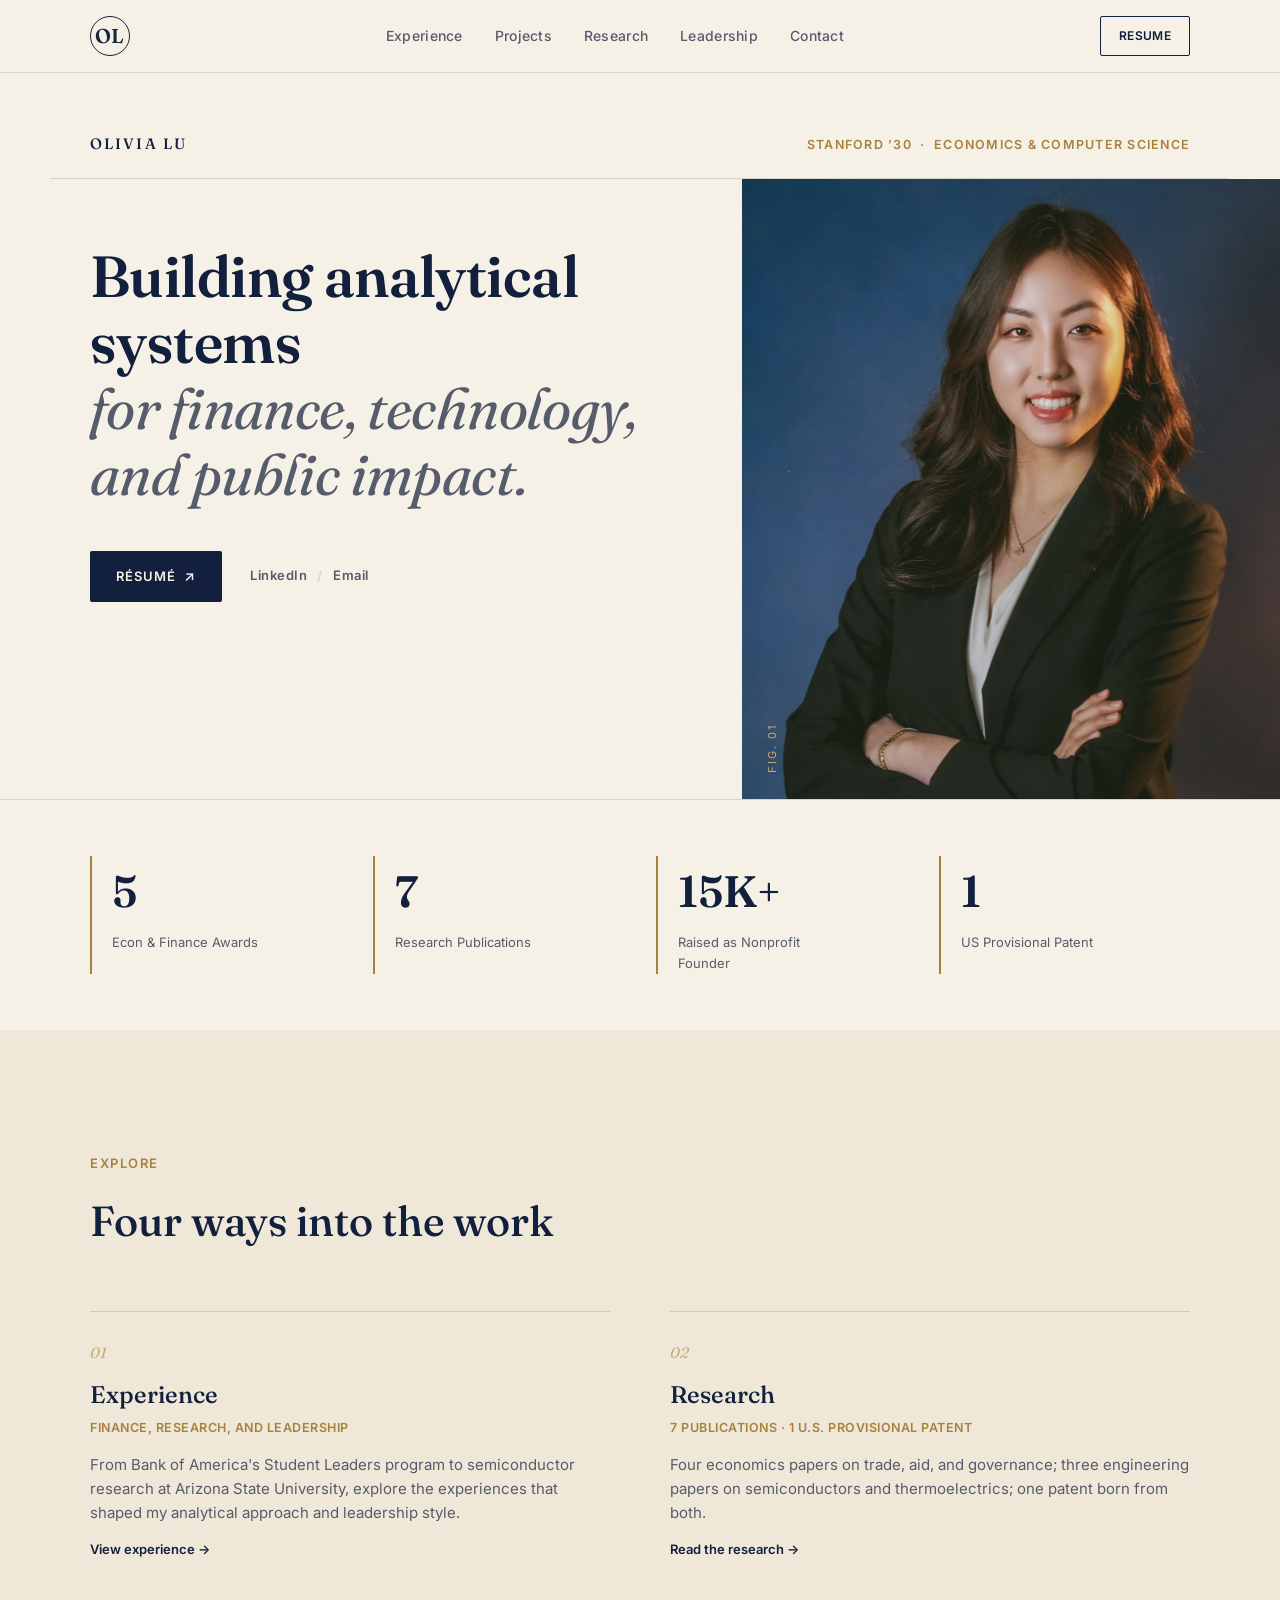
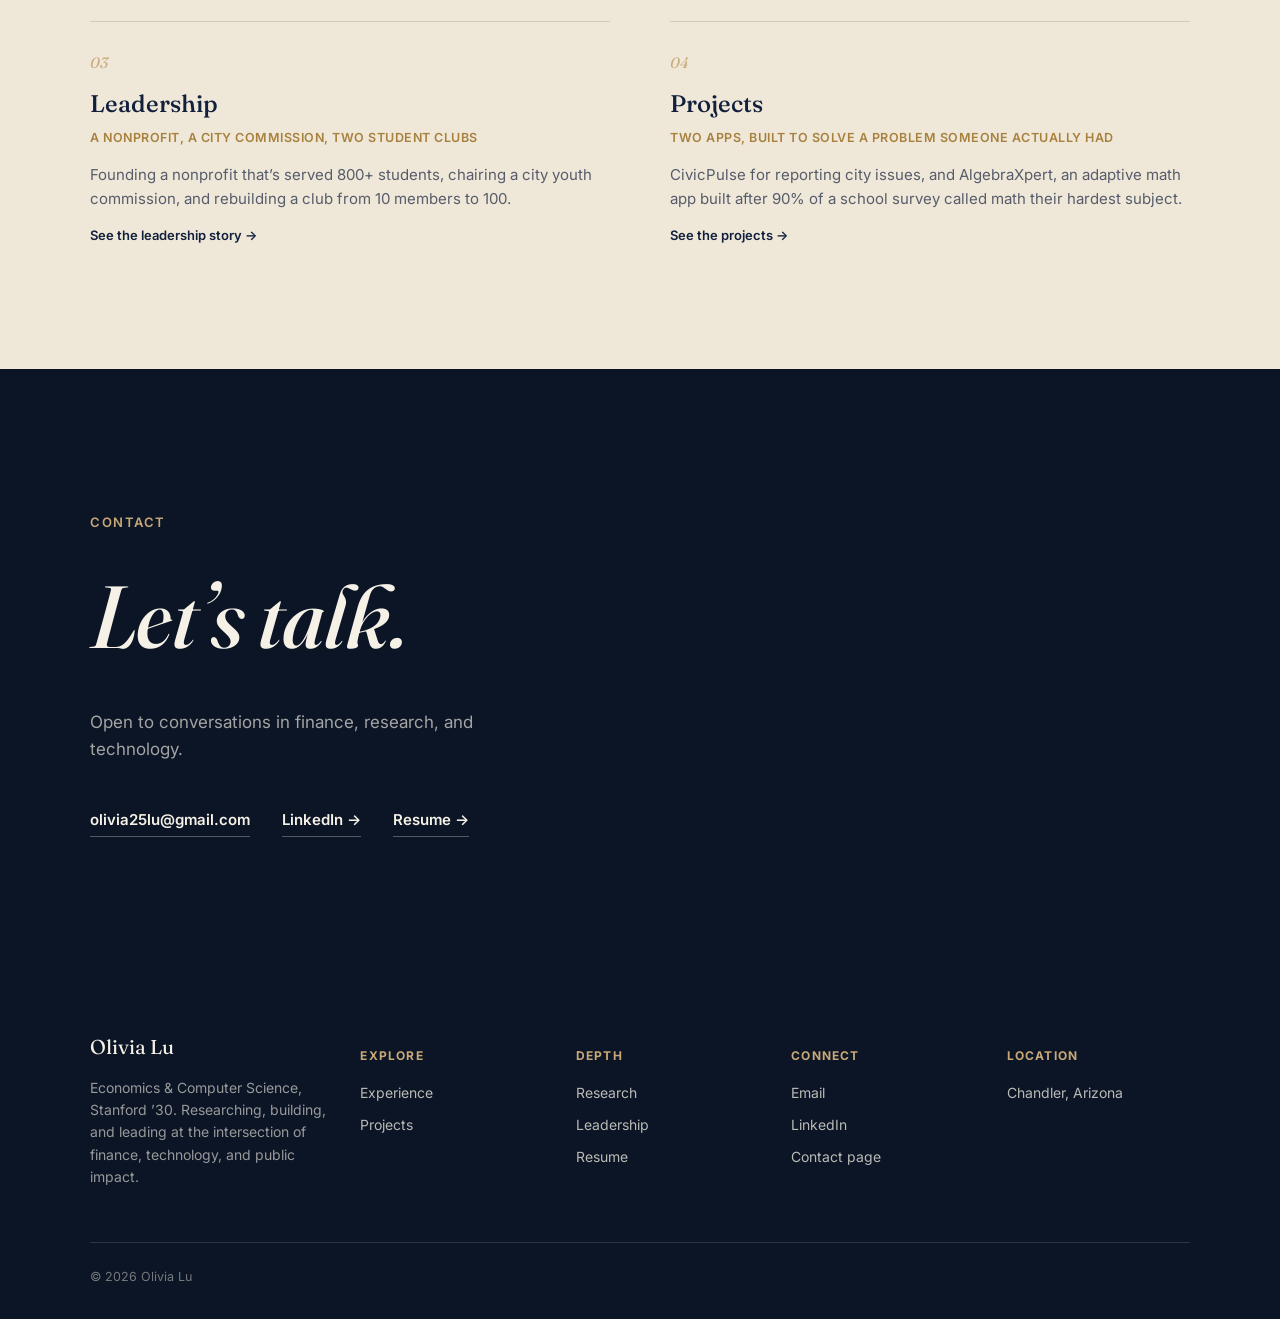
==== commit 2c8eff2b: "Update index.html" ====
--- a/index.html
+++ b/index.html
@@ -121,7 +121,7 @@
     <div class="wrap contact-inner">
       <p class="section-eyebrow light reveal">Contact</p>
       <h2 class="contact-title reveal">Let&rsquo;s talk.</h2>
-      <p class="contact-sub reveal">Open to internships and conversations in finance, consulting, research, and technology.</p>
+      <p class="contact-sub reveal">Open to conversations in finance, research, and technology.</p>
       <div class="contact-links reveal">
         <a href="mailto:olivia25lu@gmail.com">olivia25lu@gmail.com</a>
         <a href="https://www.linkedin.com/in/olivialu3/" target="_blank" rel="noopener">LinkedIn &rarr;</a>
